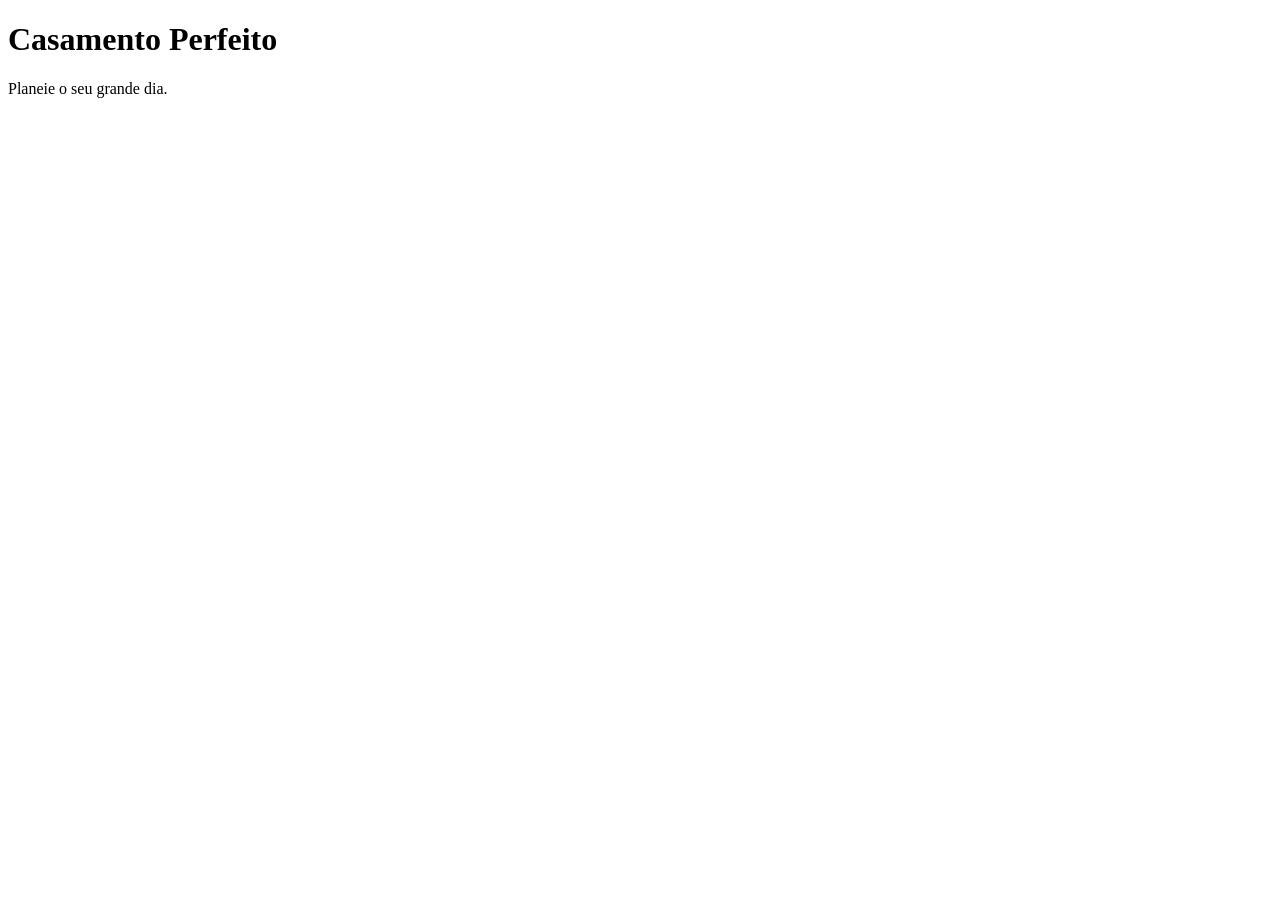
==== frontend/index.html @ 3083b449 "Create initial frontend structure" ====
<!DOCTYPE html>
<html lang="pt">
<head>
    <meta charset="UTF-8">
    <meta name="viewport" content="width=device-width, initial-scale=1.0">
    <title>Casamento Perfeito</title>
</head>

<body>

    <h1>Casamento Perfeito</h1>

    <p>Planeie o seu grande dia.</p>

</body>
</html>
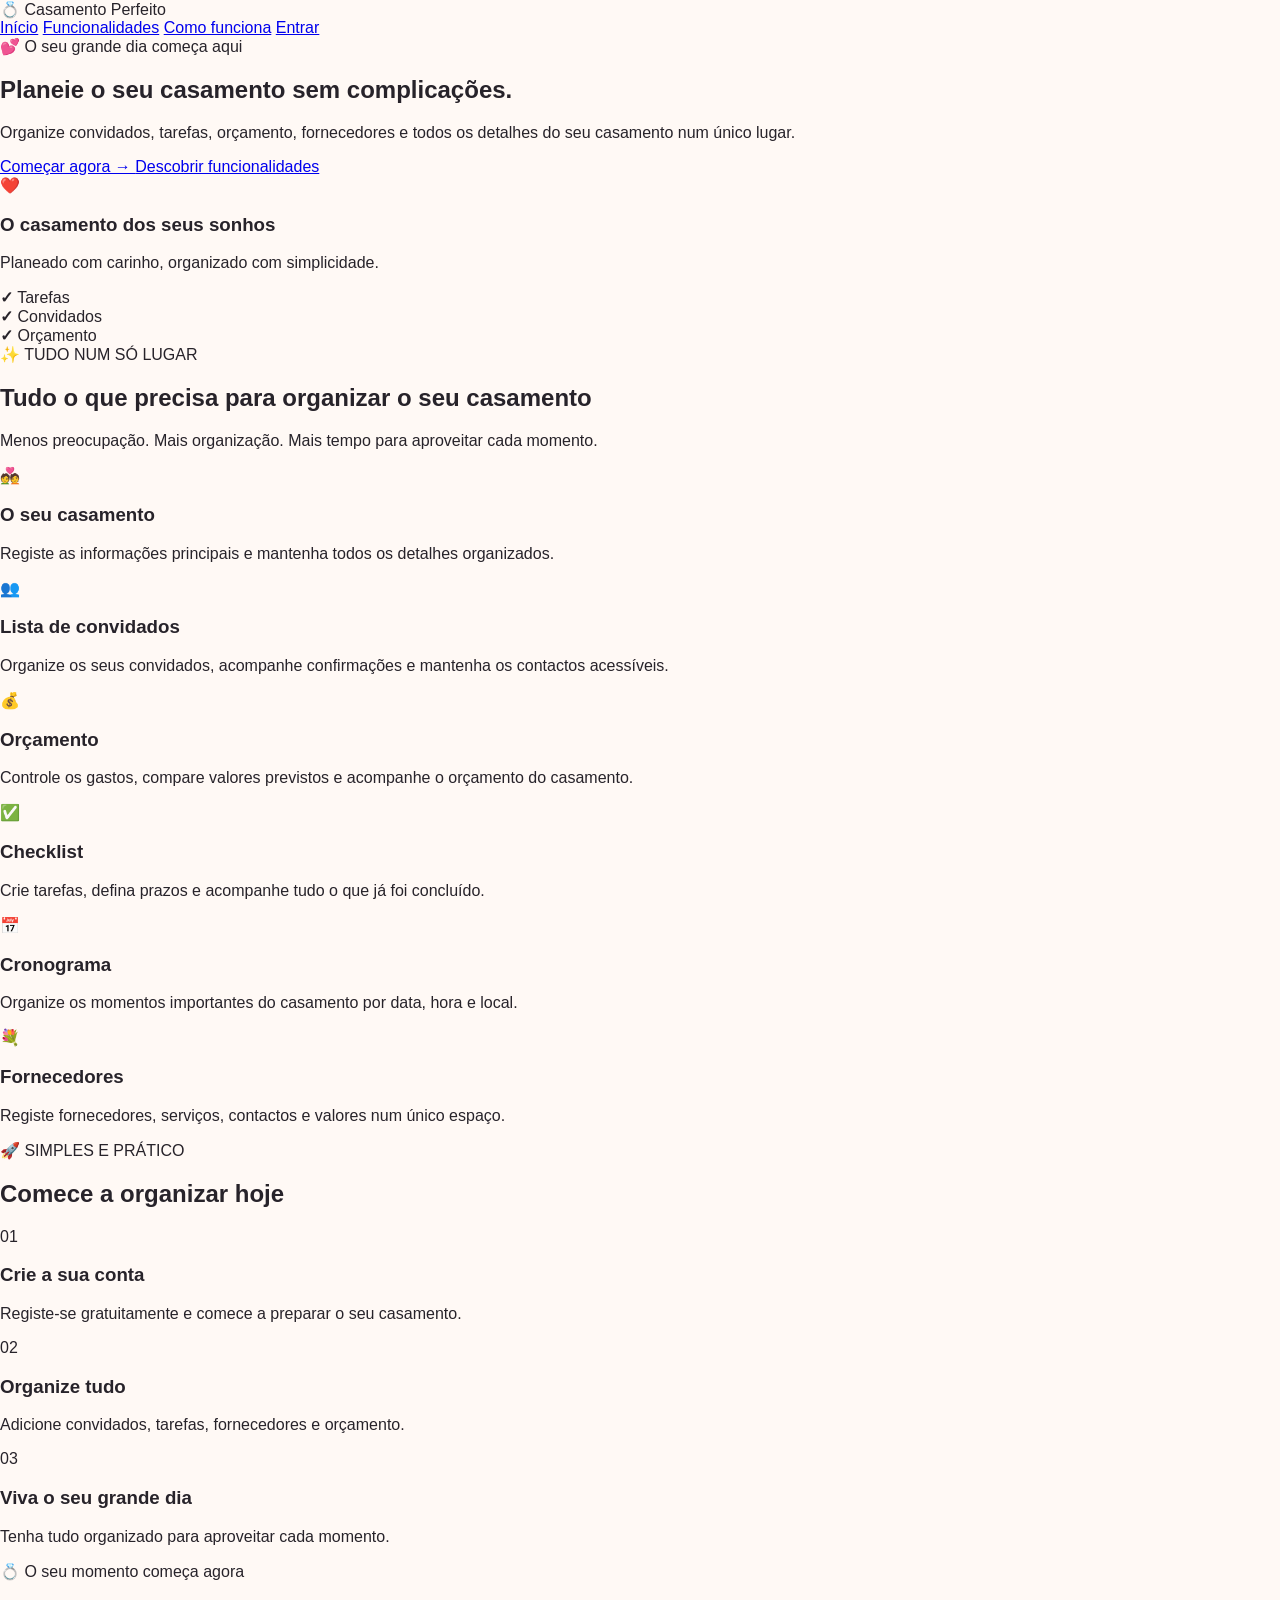
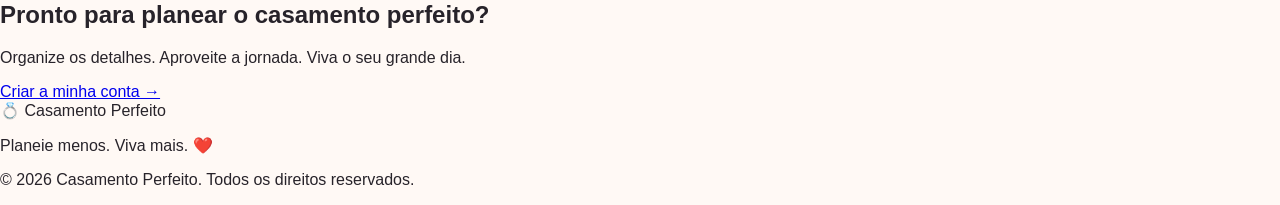
==== commit 01a9cdfd: "Redesign homepage structure" ====
--- a/frontend/index.html
+++ b/frontend/index.html
@@ -3,14 +3,392 @@
 <head>
     <meta charset="UTF-8">
     <meta name="viewport" content="width=device-width, initial-scale=1.0">
-    <title>Casamento Perfeito</title>
+
+    <title>Casamento Perfeito | Planeie o seu grande dia</title>
+
+    <link rel="stylesheet" href="css/style.css">
 </head>
 
 <body>
 
-    <h1>Casamento Perfeito</h1>
-
-    <p>Planeie o seu grande dia.</p>
+    <!-- =========================
+         CABEÇALHO
+    ========================== -->
+
+    <header class="navbar">
+
+        <div class="logo">
+            💍 <span>Casamento Perfeito</span>
+        </div>
+
+        <nav>
+            <a href="#inicio">Início</a>
+            <a href="#funcionalidades">Funcionalidades</a>
+            <a href="#como-funciona">Como funciona</a>
+            <a href="login.html" class="btn-login">Entrar</a>
+        </nav>
+
+    </header>
+
+
+    <!-- =========================
+         HERO / DESTAQUE PRINCIPAL
+    ========================== -->
+
+    <main>
+
+        <section id="inicio" class="hero">
+
+            <div class="hero-content">
+
+                <span class="hero-tag">
+                    💕 O seu grande dia começa aqui
+                </span>
+
+                <h1>
+                    Planeie o seu casamento
+                    <strong>sem complicações.</strong>
+                </h1>
+
+                <p>
+                    Organize convidados, tarefas, orçamento,
+                    fornecedores e todos os detalhes do seu casamento
+                    num único lugar.
+                </p>
+
+                <div class="hero-buttons">
+
+                    <a href="registo.html" class="btn-primary">
+                        Começar agora →
+                    </a>
+
+                    <a href="#funcionalidades" class="btn-secondary">
+                        Descobrir funcionalidades
+                    </a>
+
+                </div>
+
+            </div>
+
+
+            <div class="hero-card">
+
+                <div class="heart">
+                    ❤️
+                </div>
+
+                <h3>
+                    O casamento dos seus sonhos
+                </h3>
+
+                <p>
+                    Planeado com carinho,
+                    organizado com simplicidade.
+                </p>
+
+                <div class="mini-info">
+
+                    <div>
+                        <strong>✓</strong>
+                        Tarefas
+                    </div>
+
+                    <div>
+                        <strong>✓</strong>
+                        Convidados
+                    </div>
+
+                    <div>
+                        <strong>✓</strong>
+                        Orçamento
+                    </div>
+
+                </div>
+
+            </div>
+
+        </section>
+
+
+        <!-- =========================
+             FUNCIONALIDADES
+        ========================== -->
+
+        <section id="funcionalidades" class="features">
+
+            <div class="section-heading">
+
+                <span>
+                    ✨ TUDO NUM SÓ LUGAR
+                </span>
+
+                <h2>
+                    Tudo o que precisa para
+                    organizar o seu casamento
+                </h2>
+
+                <p>
+                    Menos preocupação. Mais organização.
+                    Mais tempo para aproveitar cada momento.
+                </p>
+
+            </div>
+
+
+            <div class="feature-grid">
+
+                <article class="feature-card feature-pink">
+
+                    <div class="feature-icon">
+                        💑
+                    </div>
+
+                    <h3>
+                        O seu casamento
+                    </h3>
+
+                    <p>
+                        Registe as informações principais
+                        e mantenha todos os detalhes
+                        organizados.
+                    </p>
+
+                </article>
+
+
+                <article class="feature-card feature-purple">
+
+                    <div class="feature-icon">
+                        👥
+                    </div>
+
+                    <h3>
+                        Lista de convidados
+                    </h3>
+
+                    <p>
+                        Organize os seus convidados,
+                        acompanhe confirmações e
+                        mantenha os contactos acessíveis.
+                    </p>
+
+                </article>
+
+
+                <article class="feature-card feature-orange">
+
+                    <div class="feature-icon">
+                        💰
+                    </div>
+
+                    <h3>
+                        Orçamento
+                    </h3>
+
+                    <p>
+                        Controle os gastos, compare
+                        valores previstos e acompanhe
+                        o orçamento do casamento.
+                    </p>
+
+                </article>
+
+
+                <article class="feature-card feature-green">
+
+                    <div class="feature-icon">
+                        ✅
+                    </div>
+
+                    <h3>
+                        Checklist
+                    </h3>
+
+                    <p>
+                        Crie tarefas, defina prazos e
+                        acompanhe tudo o que já foi
+                        concluído.
+                    </p>
+
+                </article>
+
+
+                <article class="feature-card feature-blue">
+
+                    <div class="feature-icon">
+                        📅
+                    </div>
+
+                    <h3>
+                        Cronograma
+                    </h3>
+
+                    <p>
+                        Organize os momentos importantes
+                        do casamento por data, hora e local.
+                    </p>
+
+                </article>
+
+
+                <article class="feature-card feature-yellow">
+
+                    <div class="feature-icon">
+                        💐
+                    </div>
+
+                    <h3>
+                        Fornecedores
+                    </h3>
+
+                    <p>
+                        Registe fornecedores, serviços,
+                        contactos e valores num único espaço.
+                    </p>
+
+                </article>
+
+            </div>
+
+        </section>
+
+
+        <!-- =========================
+             COMO FUNCIONA
+        ========================== -->
+
+        <section id="como-funciona" class="how-it-works">
+
+            <div class="section-heading">
+
+                <span>
+                    🚀 SIMPLES E PRÁTICO
+                </span>
+
+                <h2>
+                    Comece a organizar hoje
+                </h2>
+
+            </div>
+
+
+            <div class="steps">
+
+                <div class="step">
+
+                    <div class="step-number">
+                        01
+                    </div>
+
+                    <h3>
+                        Crie a sua conta
+                    </h3>
+
+                    <p>
+                        Registe-se gratuitamente e
+                        comece a preparar o seu casamento.
+                    </p>
+
+                </div>
+
+
+                <div class="step">
+
+                    <div class="step-number">
+                        02
+                    </div>
+
+                    <h3>
+                        Organize tudo
+                    </h3>
+
+                    <p>
+                        Adicione convidados, tarefas,
+                        fornecedores e orçamento.
+                    </p>
+
+                </div>
+
+
+                <div class="step">
+
+                    <div class="step-number">
+                        03
+                    </div>
+
+                    <h3>
+                        Viva o seu grande dia
+                    </h3>
+
+                    <p>
+                        Tenha tudo organizado para
+                        aproveitar cada momento.
+                    </p>
+
+                </div>
+
+            </div>
+
+        </section>
+
+
+        <!-- =========================
+             CHAMADA FINAL
+        ========================== -->
+
+        <section class="cta">
+
+            <div>
+
+                <span>
+                    💍 O seu momento começa agora
+                </span>
+
+                <h2>
+                    Pronto para planear
+                    o casamento perfeito?
+                </h2>
+
+                <p>
+                    Organize os detalhes.
+                    Aproveite a jornada.
+                    Viva o seu grande dia.
+                </p>
+
+                <a href="registo.html" class="btn-primary">
+                    Criar a minha conta →
+                </a>
+
+            </div>
+
+        </section>
+
+    </main>
+
+
+    <!-- =========================
+         RODAPÉ
+    ========================== -->
+
+    <footer>
+
+        <div class="footer-logo">
+            💍 Casamento Perfeito
+        </div>
+
+        <p>
+            Planeie menos. Viva mais. ❤️
+        </p>
+
+        <p class="copyright">
+            © 2026 Casamento Perfeito.
+            Todos os direitos reservados.
+        </p>
+
+    </footer>
+
+
+    <script src="js/app.js"></script>
 
 </body>
 </html>
--- a/frontend/css/style.css
+++ b/frontend/css/style.css
@@ -0,0 +1,14 @@
+* {
+    box-sizing: border-box;
+}
+
+body {
+    margin: 0;
+    font-family: Arial, sans-serif;
+    background: #fff9f5;
+    color: #27232a;
+}
+
+button {
+    cursor: pointer;
+}
